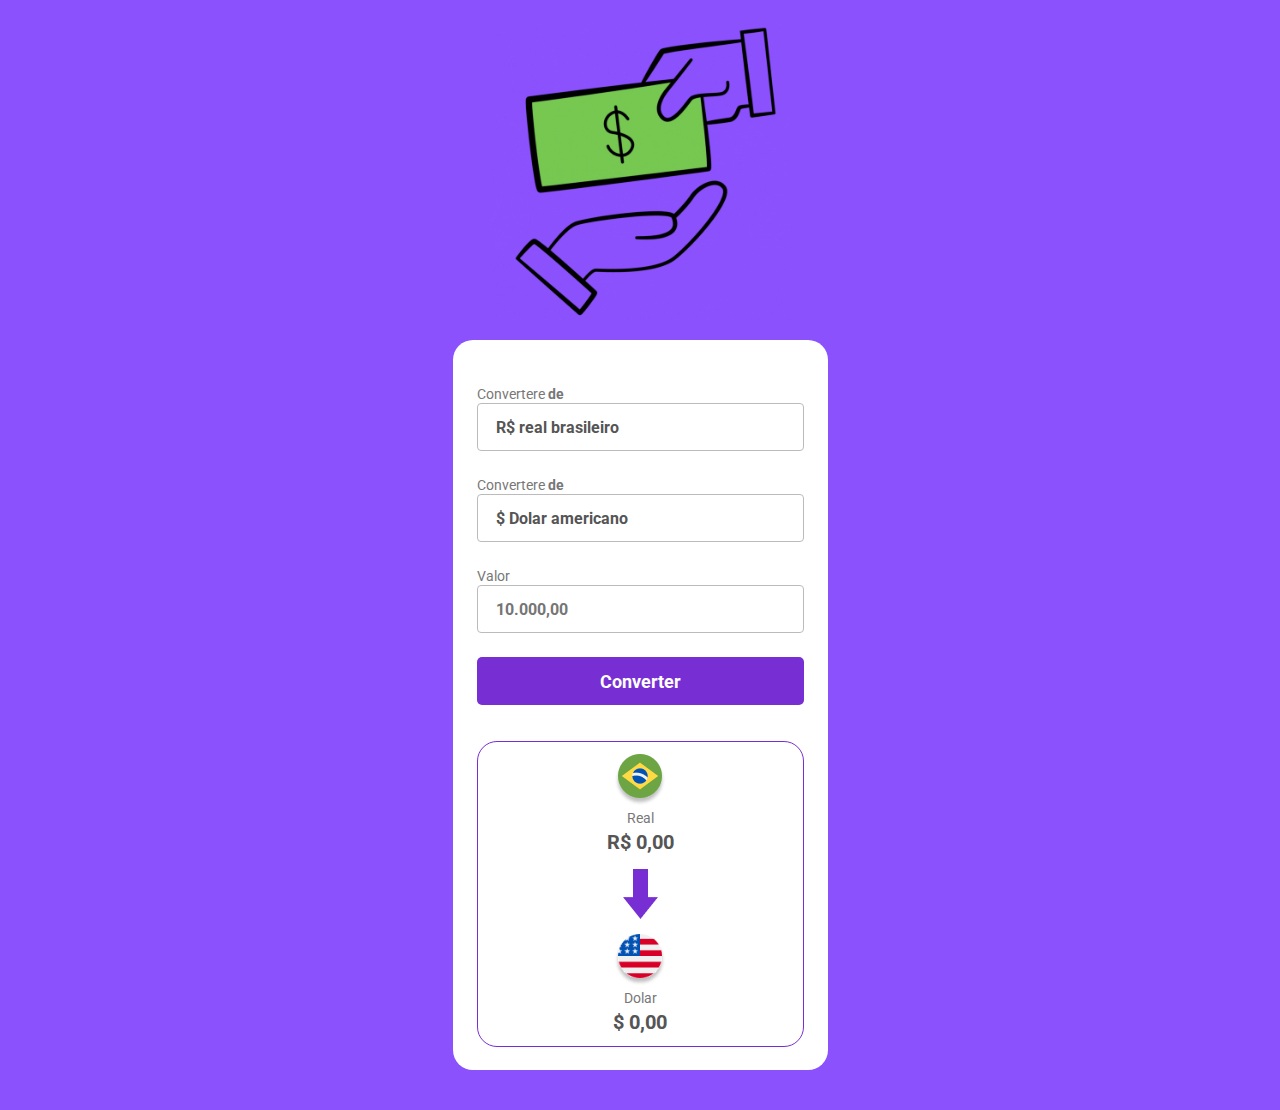
==== index.html @ 0b28c4c1 "alteração do nome" ====
<!DOCTYPE html>
<html lang="en">

<head>
    <meta charset="UTF-8">
    <meta name="viewport" content="width=device-width, initial-scale=1.0">
    <link rel="preconnect" href="https://fonts.googleapis.com">
    <link rel="preconnect" href="https://fonts.gstatic.com" crossorigin>
    <link
        href="https://fonts.googleapis.com/css2?family=Roboto:ital,wght@0,100;0,300;0,400;0,500;0,700;0,900;1,100;1,300;1,400;1,500;1,700;1,900&display=swap"
        rel="stylesheet">
    <link rel="stylesheet" href="style.css">
    <title>converterMoney</title>
</head>

<body>
    <img class="logo" src="./assets/logo.gif" alt="logo-convertermoney">
    <main>
        <label>
            Convertere <b>de</b>
            <select>
                <option>
                    R$ real brasileiro
                </option>
            </select>
        </label>
        <label>
            Convertere <b>de</b>
            <select>
                <option>
                    $ Dolar americano
                </option>
                <option>
                    € Euro
                </option>
            </select>
        </label>
        <label>
            Valor 
            <input placeholder="10.000,00">
        </label>

        <button>Converter</button>
        <section>
            <div class="currency-box">
                <img src="./assets/brasil 2.png" alt="bandeira do brasil">
                <p class="currency">Real</p>
                <p class="currency-value">R$ 0,00</p>
            </div>

            <img class="errow-img" src="./assets/Vector.png" alt="">

            <div class="currency-box">
                <img src="./assets/estados-unidos (1) 1.png" alt="Dolar">
                <p class="currency">Dolar</p>
                <p class="currency-value">$ 0,00</p>
            </div>
        </section>
    </main>


</body>
<script src=""></script>

</html>
---- style.css ----
/* font-family:'roboto', sans-serif; */

* {
    margin: 0;
    padding: 0;
    box-sizing: border-box;
    font-family: 'roboto', sans-serif;
    outline: none;
}


body {
    background-color: #8a51fc;

}

.logo {
    height: 300px;
    width: 300px;
    margin: 20px auto;
    display: block;
}

main {
    width: 375px;
    border-radius: 20px;
    background: #fff;
    margin: 0 auto 40px;
    padding: 44px 24px 23px;
}

label {
    color: #777777;
    font-weight: 400;
    font-size: 14px;
}

select,
input {
    border-radius: 4px;
    border: 1px solid #bbbbbb;
    background: #ffffff;
    height: 48px;
    width: 100%;
    margin-bottom: 24px;
    appearance: none;
    padding-left: 18px;
    font-size: 16px;
    font-weight: 700;
    color: #555555;
    cursor: pointer;
}

button {
    border-radius: 5px;
    background: #772fd3;
    width: 100%;
    border: none;
    height: 48px;
    color: #ffffff;
    font-size: 18px;
    font-weight: 700;
    cursor: pointer;
}

button:hover {
    opacity: 0.8;

}

button:active {
    opacity: 0.6;
}


section {
    border: 1px solid #772fd3;
    border-radius: 20px;
    margin-top: 36px;
    padding: 12px;
    display: flex;
    flex-direction: column;
    align-items: center;


}

.errow-img {
    margin: 15px 0;
}

.currency-box {
    display: flex;
    flex-direction: column;
    align-items: center;
    gap: 4px;

}

.currency {
    color: #777777;
    font-size: 14px;
    font-weight: 400;
}

.currency-value {
    color: #555555;
    font-weight: 700;
    font-size: 20px;
}
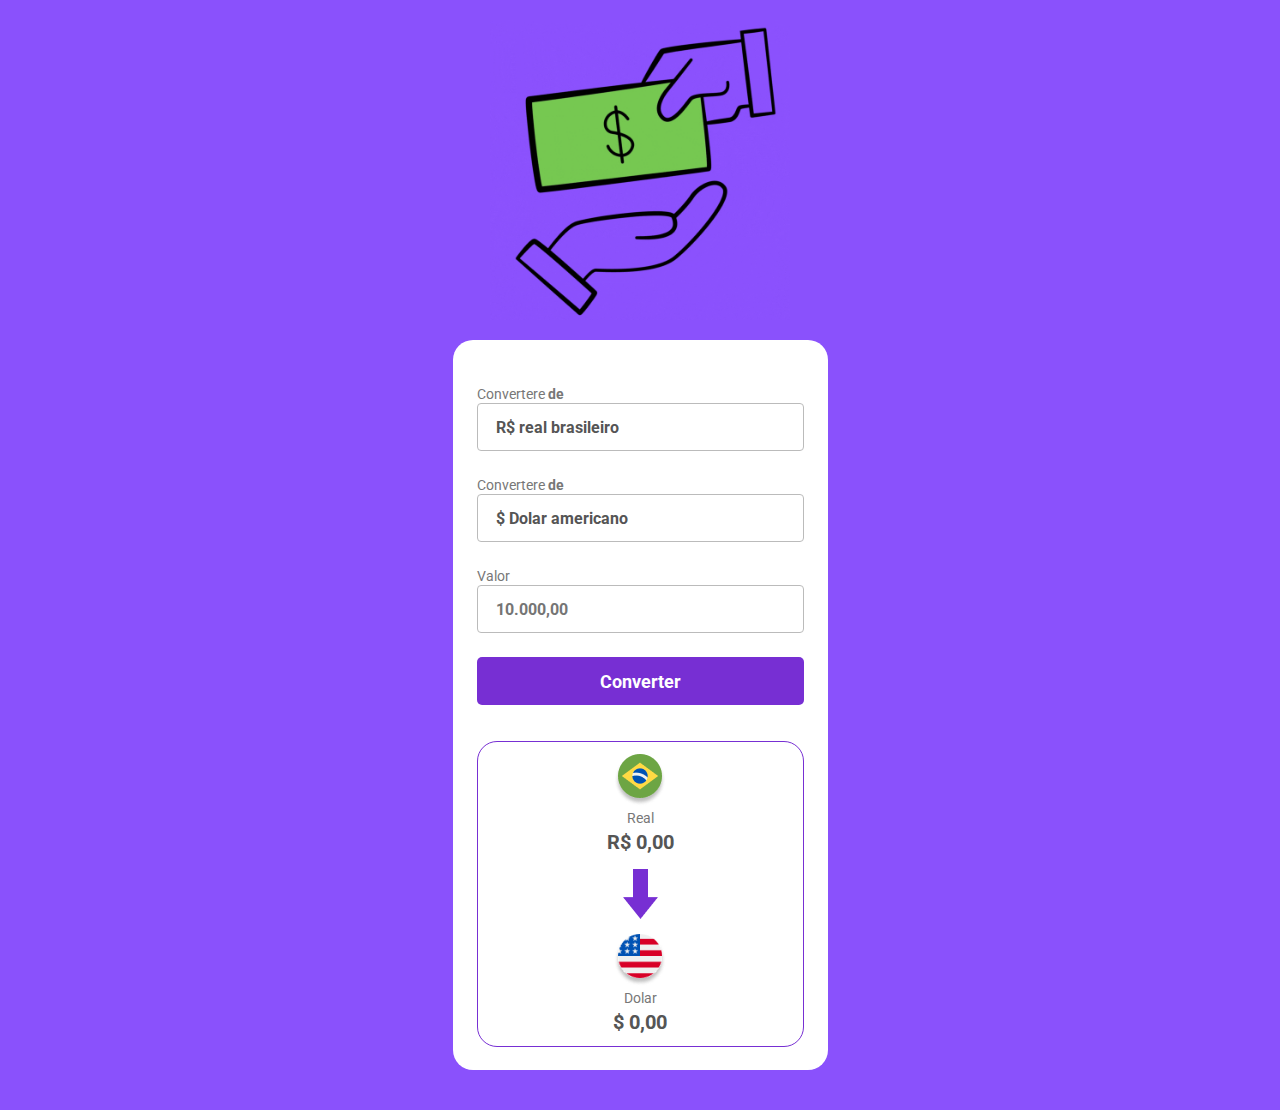
==== commit cf086774: "criação do js" ====
--- a/index.html
+++ b/index.html
@@ -37,10 +37,10 @@
         </label>
         <label>
             Valor 
-            <input placeholder="10.000,00">
+            <input class="input-currency" placeholder="10.000,00">
         </label>
 
-        <button>Converter</button>
+        <button class="convertButton">Converter</button>
         <section>
             <div class="currency-box">
                 <img src="./assets/brasil 2.png" alt="bandeira do brasil">
@@ -60,6 +60,6 @@
 
 
 </body>
-<script src=""></script>
+<script src="./scrips.js"></script>
 
 </html>